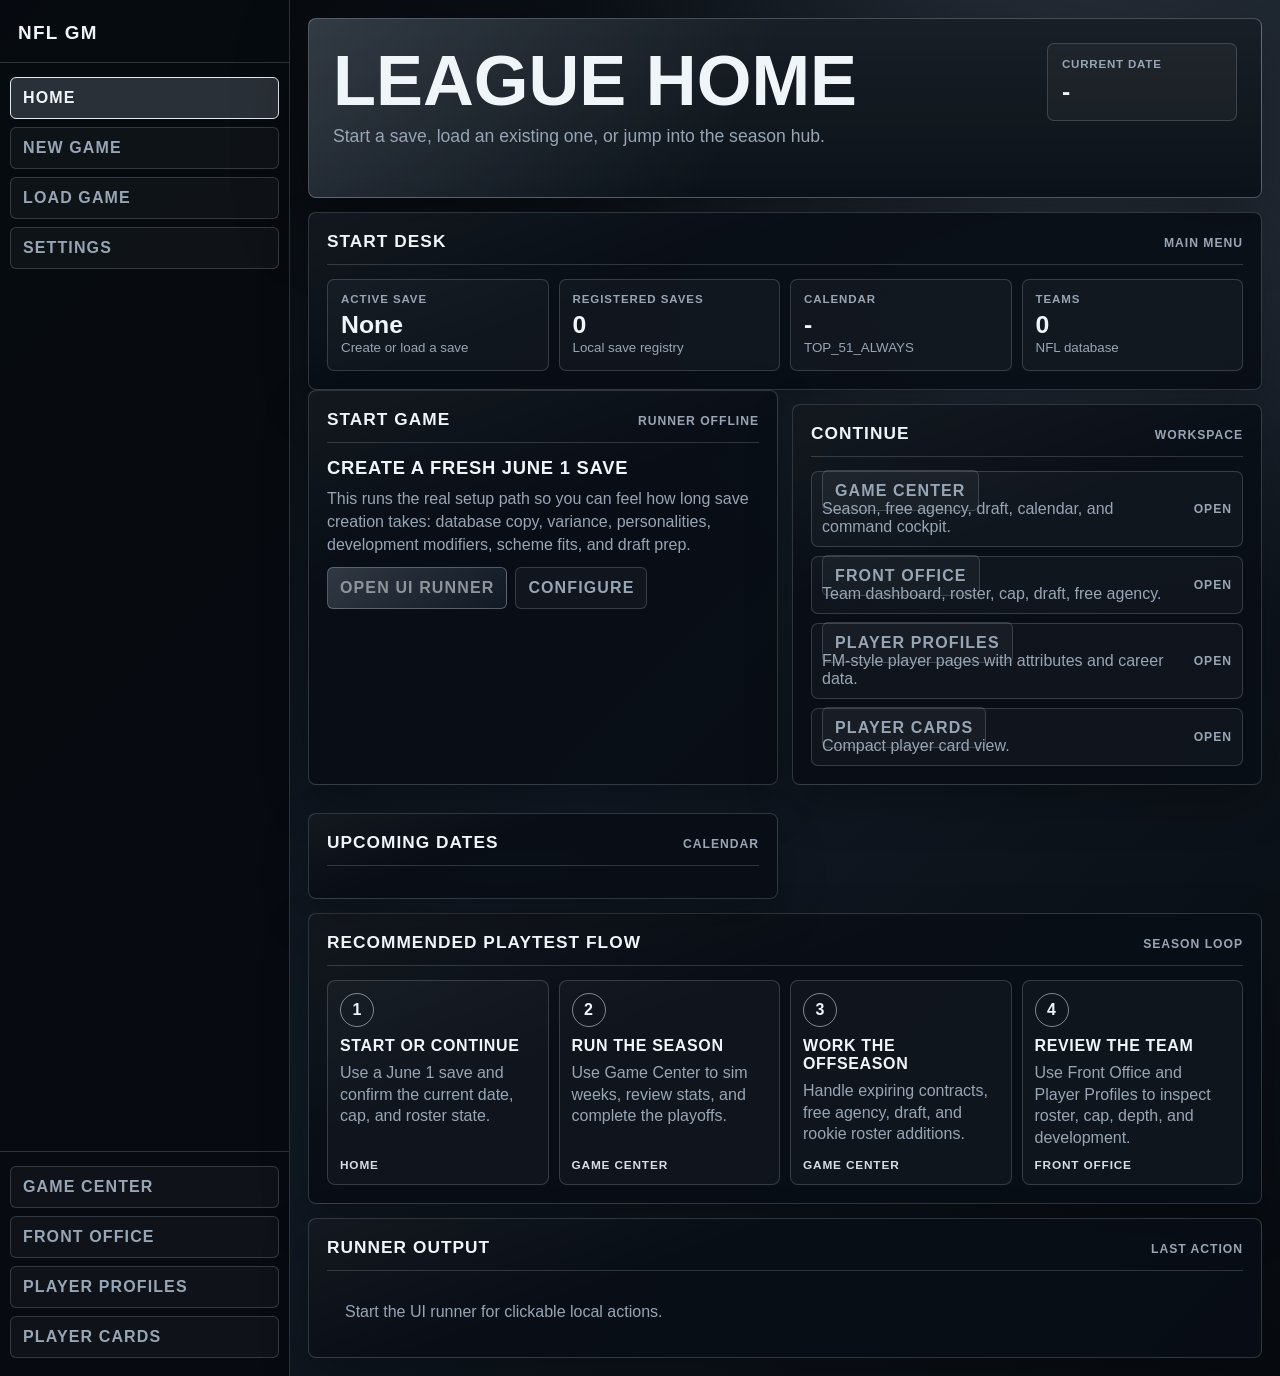
==== ui/app_shell/index.html @ b435e5b2 "Create clean playable checkpoint" ====
<!doctype html>
<html lang="en">
  <head>
    <meta charset="utf-8">
    <meta name="viewport" content="width=device-width, initial-scale=1">
    <title>NFL GM</title>
    <link rel="stylesheet" href="./styles.css">
  </head>
  <body>
    <div id="splash" class="splash">
      <div class="splash-mark">NFL GM</div>
      <div class="splash-line"></div>
      <p>Building front office workspace</p>
    </div>

    <main id="app" class="app-shell hidden">
      <aside class="main-menu">
        <div class="brand">
          <strong>NFL GM</strong>
          <span id="seasonText"></span>
        </div>
        <nav class="menu-buttons" aria-label="Main menu">
          <button type="button" data-view="home" class="active">Home</button>
          <button type="button" data-view="newGame">New Game</button>
          <button type="button" data-view="loadGame">Load Game</button>
          <button type="button" data-view="settings">Settings</button>
        </nav>
        <div class="quick-links">
          <a href="../game_center/index.html">Game Center</a>
          <a href="../front_office/index.html">Front Office</a>
          <a href="../player_profile/index.html">Player Profiles</a>
          <a href="../player_card/index.html">Player Cards</a>
        </div>
      </aside>

      <section class="screen">
        <header class="hero">
          <div>
            <p id="phaseText" class="eyebrow"></p>
            <h1 id="screenTitle">League Home</h1>
            <p id="screenSubhead" class="subhead"></p>
          </div>
          <div class="hero-card">
            <span>Current Date</span>
            <strong id="dateText"></strong>
          </div>
        </header>

        <section id="content" class="content"></section>
      </section>
    </main>

    <div id="runnerToast" class="runner-toast" hidden></div>

    <script src="./app-shell-data.js"></script>
    <script src="./app.js"></script>
  </body>
</html>
---- ui/app_shell/styles.css ----
:root {
  color-scheme: dark;
  --bg: #070b0f;
  --panel: #0d141c;
  --panel-2: #121b25;
  --line: rgba(222, 233, 246, 0.18);
  --line-strong: rgba(222, 233, 246, 0.28);
  --text: #f0f5fa;
  --muted: #97a5b5;
  --quiet: #687586;
  --team-primary: #75808f;
  --team-secondary: #d6dde6;
  --good: #1f9a63;
  --warn: #d68b31;
  --bad: #b23b3b;
  --shadow: 0 24px 70px rgba(0, 0, 0, 0.38);
  font-family: "Bahnschrift", "Arial Narrow", "Roboto Condensed", "Segoe UI", sans-serif;
}

* {
  box-sizing: border-box;
}

body {
  margin: 0;
  min-height: 100vh;
  background:
    radial-gradient(circle at 84% 10%, color-mix(in srgb, var(--team-primary) 28%, transparent), transparent 32rem),
    linear-gradient(135deg, #05080c 0%, #111923 52%, #070b10 100%);
  color: var(--text);
}

button,
input,
select {
  font: inherit;
}

button {
  color: inherit;
}

.hidden {
  display: none !important;
}

.splash {
  position: fixed;
  inset: 0;
  display: grid;
  place-content: center;
  gap: 18px;
  background:
    radial-gradient(circle at 50% 38%, rgba(255, 255, 255, 0.1), transparent 18rem),
    #05080c;
  z-index: 10;
  text-align: center;
}

.splash-mark {
  font-size: 5.8rem;
  line-height: 0.9;
  font-weight: 900;
  text-transform: uppercase;
  letter-spacing: 0;
}

.splash-line {
  width: 260px;
  height: 4px;
  border-radius: 999px;
  background: linear-gradient(90deg, #a93535, #c6b93f, #1f9a63);
  animation: loadPulse 1.05s ease-in-out infinite alternate;
}

.splash p {
  margin: 0;
  color: var(--muted);
  text-transform: uppercase;
  letter-spacing: 0.08em;
  font-weight: 900;
}

@keyframes loadPulse {
  from {
    opacity: 0.45;
    transform: scaleX(0.72);
  }
  to {
    opacity: 1;
    transform: scaleX(1);
  }
}

.app-shell {
  display: grid;
  grid-template-columns: 290px minmax(0, 1fr);
  min-height: 100vh;
}

.main-menu {
  min-height: 100vh;
  border-right: 1px solid var(--line);
  background: rgba(7, 11, 16, 0.94);
  display: flex;
  flex-direction: column;
}

.brand {
  display: flex;
  justify-content: space-between;
  align-items: baseline;
  gap: 12px;
  padding: 22px 18px 18px;
  border-bottom: 1px solid var(--line);
  text-transform: uppercase;
  letter-spacing: 0.08em;
}

.brand strong {
  font-size: 1.18rem;
}

.brand span {
  color: var(--muted);
  font-size: 0.78rem;
}

.menu-buttons {
  display: grid;
  gap: 8px;
  padding: 14px 10px;
}

.menu-buttons button,
.action,
.quick-links a,
.copy-button,
.primary-button {
  border: 1px solid var(--line);
  border-radius: 6px;
  background: rgba(255, 255, 255, 0.035);
  padding: 11px 12px;
  color: var(--muted);
  text-align: left;
  text-transform: uppercase;
  letter-spacing: 0.07em;
  font-weight: 900;
  cursor: pointer;
  text-decoration: none;
}

.menu-buttons button:hover,
.menu-buttons button.active,
.action:hover,
.quick-links a:hover,
.copy-button:hover,
.primary-button:hover {
  border-color: color-mix(in srgb, var(--team-secondary) 62%, white);
  color: var(--text);
  background: color-mix(in srgb, var(--team-primary) 22%, rgba(255, 255, 255, 0.06));
}

.primary-button {
  color: var(--text);
  background: linear-gradient(135deg, color-mix(in srgb, var(--team-primary) 62%, #0d141c), #172330);
  border-color: color-mix(in srgb, var(--team-secondary) 50%, var(--line));
  text-align: center;
}

button:disabled {
  cursor: progress;
  opacity: 0.58;
}

.quick-links {
  display: grid;
  gap: 8px;
  margin-top: auto;
  padding: 14px 10px 18px;
  border-top: 1px solid var(--line);
}

.screen {
  min-width: 0;
  padding: 18px;
}

.hero {
  display: flex;
  justify-content: space-between;
  align-items: flex-start;
  gap: 18px;
  min-height: 180px;
  border: 1px solid var(--line-strong);
  border-radius: 8px;
  padding: 24px;
  background:
    linear-gradient(115deg, color-mix(in srgb, var(--team-primary) 28%, transparent), transparent 46%),
    linear-gradient(180deg, rgba(255, 255, 255, 0.055), transparent),
    #0b1219;
  box-shadow: var(--shadow);
  overflow: hidden;
}

.eyebrow,
.panel-kicker,
.metric span,
.form-label,
.save-meta,
.event-date {
  color: var(--muted);
  font-weight: 900;
  text-transform: uppercase;
  letter-spacing: 0.08em;
}

h1,
h2,
h3,
p {
  margin: 0;
}

h1 {
  margin-top: 6px;
  font-size: 4.4rem;
  line-height: 0.9;
  text-transform: uppercase;
  letter-spacing: 0;
  overflow-wrap: anywhere;
}

.subhead {
  margin-top: 12px;
  max-width: 70ch;
  color: var(--muted);
  font-size: 1.1rem;
  line-height: 1.4;
}

.hero-card {
  min-width: 190px;
  border: 1px solid var(--line);
  border-radius: 7px;
  padding: 14px;
  background: rgba(255, 255, 255, 0.04);
}

.hero-card span {
  display: block;
  color: var(--muted);
  text-transform: uppercase;
  letter-spacing: 0.07em;
  font-weight: 900;
  font-size: 0.72rem;
}

.hero-card strong {
  display: block;
  margin-top: 8px;
  font-size: 1.55rem;
}

.content {
  margin-top: 14px;
}

.panel {
  border: 1px solid var(--line);
  border-radius: 8px;
  background:
    linear-gradient(160deg, rgba(255, 255, 255, 0.045), transparent 36%),
    rgba(9, 15, 22, 0.92);
  box-shadow: 0 18px 48px rgba(0, 0, 0, 0.24);
  padding: 18px;
}

.panel + .panel,
.grid + .panel {
  margin-top: 14px;
}

.panel-header {
  display: flex;
  align-items: baseline;
  justify-content: space-between;
  gap: 14px;
  margin-bottom: 14px;
  padding-bottom: 12px;
  border-bottom: 1px solid var(--line);
}

.panel-header h2,
.panel-header h3 {
  font-size: 1.08rem;
  text-transform: uppercase;
  letter-spacing: 0.06em;
}

.panel-kicker {
  font-size: 0.76rem;
}

.grid {
  display: grid;
  grid-template-columns: repeat(2, minmax(0, 1fr));
  gap: 14px;
}

.metric-grid {
  display: grid;
  grid-template-columns: repeat(4, minmax(0, 1fr));
  gap: 10px;
}

.metric {
  min-height: 92px;
  border: 1px solid var(--line);
  border-radius: 7px;
  padding: 13px;
  background: rgba(255, 255, 255, 0.035);
}

.metric span {
  display: block;
  margin-bottom: 8px;
  font-size: 0.72rem;
}

.metric strong {
  display: block;
  font-size: 1.55rem;
  line-height: 1;
}

.metric small,
.muted,
.command-note {
  color: var(--muted);
}

.start-copy {
  display: grid;
  gap: 8px;
}

.start-copy strong {
  font-size: 1.15rem;
  text-transform: uppercase;
  letter-spacing: 0.04em;
}

.start-copy p {
  line-height: 1.45;
}

.list-stack {
  display: grid;
  gap: 9px;
}

.event-row,
.save-row,
.team-choice,
.setting-row {
  display: grid;
  gap: 9px;
  border: 1px solid var(--line);
  border-radius: 7px;
  padding: 10px;
  background: rgba(255, 255, 255, 0.03);
}

.event-row,
.save-row {
  grid-template-columns: minmax(0, 1fr) auto;
  align-items: center;
}

.event-row strong,
.save-row strong,
.team-choice strong {
  display: block;
}

.event-date,
.save-meta {
  font-size: 0.76rem;
}

.flow-grid {
  display: grid;
  grid-template-columns: repeat(4, minmax(0, 1fr));
  gap: 10px;
}

.flow-step {
  min-height: 142px;
  border: 1px solid var(--line);
  border-radius: 8px;
  padding: 12px;
  background: rgba(255, 255, 255, 0.03);
  display: grid;
  grid-template-rows: auto minmax(0, 1fr) auto;
  gap: 10px;
}

.flow-number {
  width: 34px;
  height: 34px;
  border: 1px solid color-mix(in srgb, var(--team-secondary) 46%, var(--line));
  border-radius: 999px;
  display: grid;
  place-items: center;
  color: var(--text);
  font-weight: 900;
}

.flow-step strong {
  display: block;
  text-transform: uppercase;
  letter-spacing: 0.04em;
}

.flow-step p {
  margin-top: 7px;
  line-height: 1.35;
}

.flow-step em {
  color: var(--team-secondary);
  font-style: normal;
  font-weight: 900;
  text-transform: uppercase;
  letter-spacing: 0.07em;
  font-size: 0.74rem;
}

.mini-button {
  padding: 8px 9px;
  font-size: 0.68rem;
}

.form-grid {
  display: grid;
  grid-template-columns: minmax(260px, 0.8fr) minmax(0, 1.2fr);
  gap: 14px;
}

.form-stack {
  display: grid;
  gap: 11px;
}

.form-label {
  display: grid;
  gap: 6px;
  font-size: 0.76rem;
}

.form-label input,
.form-label select {
  width: 100%;
  border: 1px solid var(--line);
  border-radius: 6px;
  background: #0c141d;
  color: var(--text);
  padding: 10px 11px;
  outline: none;
}

.form-label input:focus,
.form-label select:focus {
  border-color: color-mix(in srgb, var(--team-secondary) 62%, white);
}

.team-grid {
  display: grid;
  grid-template-columns: repeat(auto-fit, minmax(190px, 1fr));
  gap: 10px;
  max-height: 528px;
  overflow: auto;
}

.team-choice {
  grid-template-columns: 42px minmax(0, 1fr);
  align-items: center;
  cursor: pointer;
}

.team-choice.active {
  border-color: color-mix(in srgb, var(--team-secondary) 70%, white);
  background: color-mix(in srgb, var(--team-primary) 22%, rgba(255, 255, 255, 0.04));
}

.team-choice img {
  width: 38px;
  height: 38px;
  object-fit: contain;
}

.command-box {
  margin-top: 14px;
  border: 1px solid var(--line);
  border-radius: 7px;
  padding: 12px;
  background: #080f16;
}

.command-box code {
  display: block;
  overflow-wrap: anywhere;
  color: #d7e7f7;
  line-height: 1.45;
}

.command-actions {
  display: flex;
  flex-wrap: wrap;
  gap: 8px;
  margin-top: 10px;
}

.runner-summary {
  display: grid;
  grid-template-columns: repeat(3, minmax(0, 1fr));
  gap: 10px;
  margin-bottom: 12px;
}

.runner-output {
  min-height: 170px;
  max-height: 420px;
  overflow: auto;
  margin: 0;
  border: 1px solid var(--line);
  border-radius: 7px;
  padding: 12px;
  background: #050a0f;
  color: #d8e6f4;
  white-space: pre-wrap;
  line-height: 1.4;
}

.runner-toast {
  position: fixed;
  right: 18px;
  bottom: 18px;
  z-index: 20;
  max-width: min(420px, calc(100vw - 36px));
  border: 1px solid var(--line-strong);
  border-radius: 7px;
  padding: 12px 14px;
  background: #0c141d;
  color: var(--text);
  box-shadow: var(--shadow);
}

.empty-state {
  padding: 18px;
  color: var(--muted);
}

@media (max-width: 1040px) {
  .app-shell {
    grid-template-columns: 1fr;
  }

  .main-menu {
    min-height: auto;
    border-right: 0;
    border-bottom: 1px solid var(--line);
  }

  .menu-buttons,
  .quick-links {
    grid-template-columns: repeat(auto-fit, minmax(160px, 1fr));
  }

  .grid,
  .flow-grid,
  .form-grid {
    grid-template-columns: 1fr;
  }
}

@media (max-width: 720px) {
  .screen {
    padding: 10px;
  }

  .hero {
    display: grid;
    padding: 18px;
  }

  h1 {
    font-size: 2.9rem;
  }

  .metric-grid {
    grid-template-columns: 1fr;
  }

  .runner-summary {
    grid-template-columns: 1fr;
  }

  .event-row,
  .save-row {
    grid-template-columns: 1fr;
  }
}
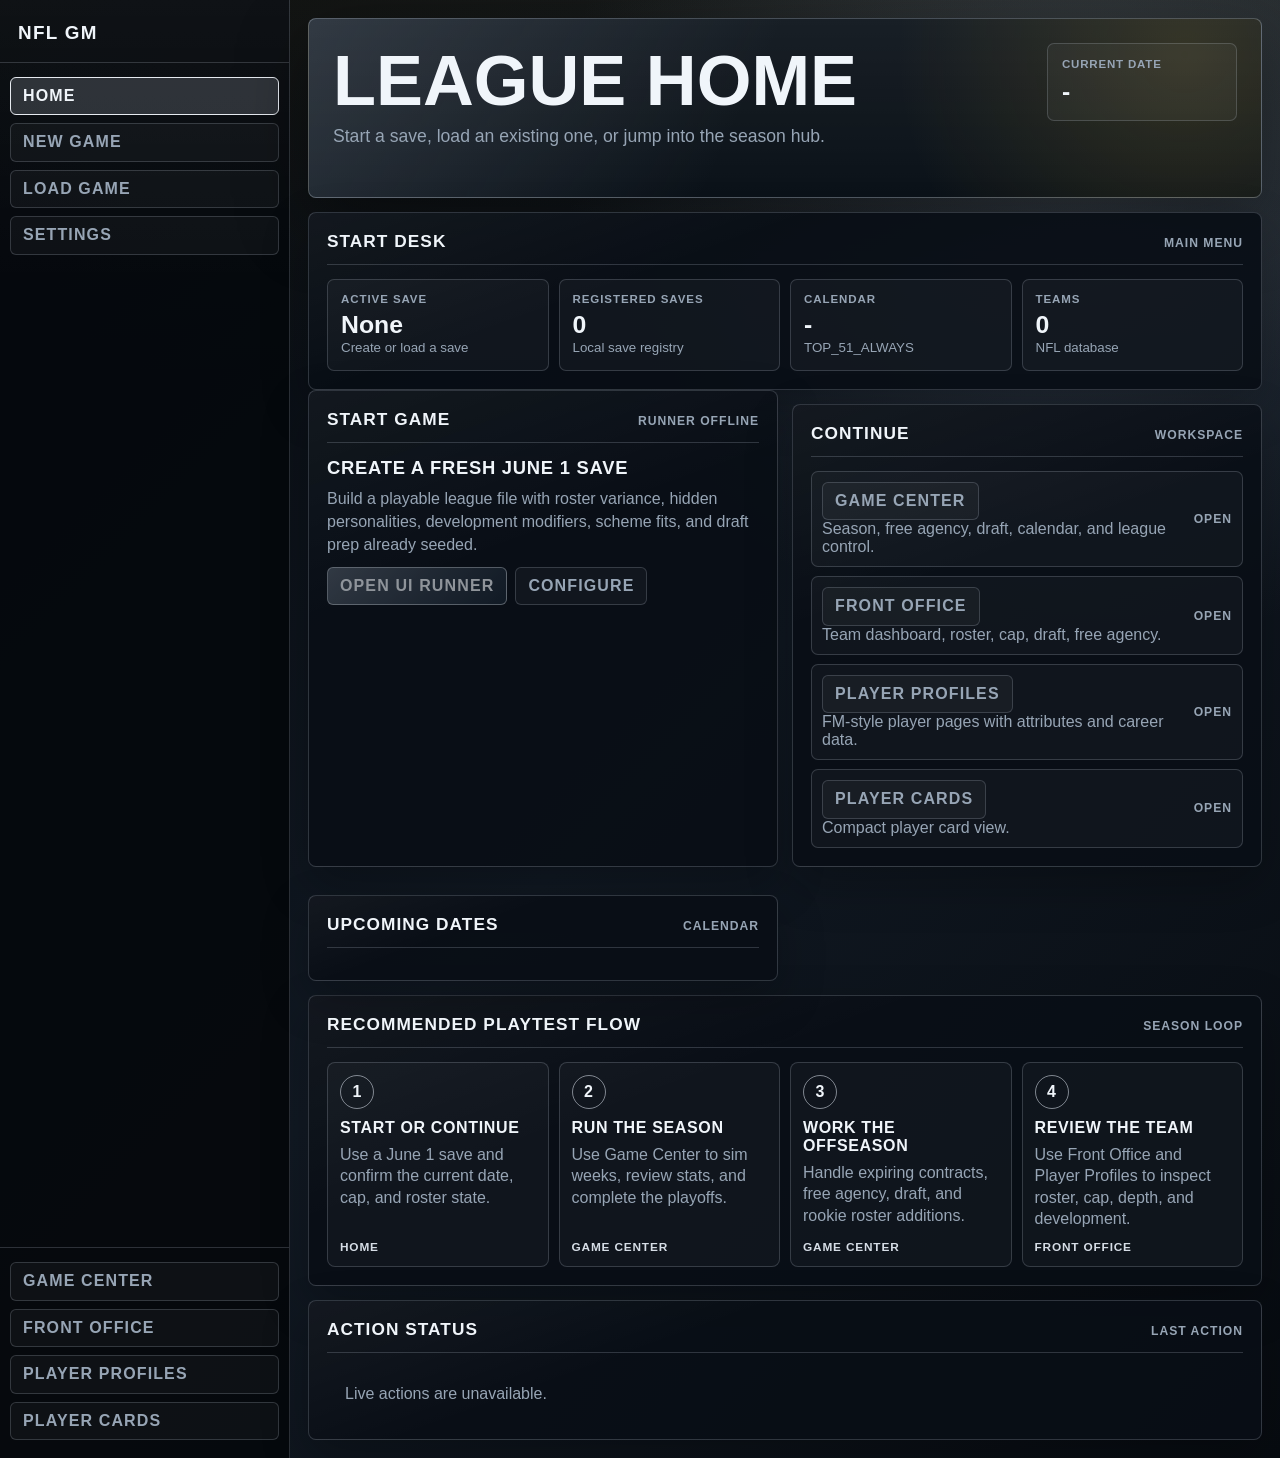
==== commit 50d461f6: "Polish offseason flow and UI systems" ====
--- a/ui/app_shell/index.html
+++ b/ui/app_shell/index.html
@@ -4,7 +4,7 @@
     <meta charset="utf-8">
     <meta name="viewport" content="width=device-width, initial-scale=1">
     <title>NFL GM</title>
-    <link rel="stylesheet" href="./styles.css">
+    <link rel="stylesheet" href="./styles.css?v=20260512-menu-alignment">
   </head>
   <body>
     <div id="splash" class="splash">
--- a/ui/app_shell/styles.css
+++ b/ui/app_shell/styles.css
@@ -1,8 +1,8 @@
 :root {
   color-scheme: dark;
-  --bg: #070b0f;
-  --panel: #0d141c;
-  --panel-2: #121b25;
+  --bg: #06090d;
+  --panel: #0b1219;
+  --panel-2: #111923;
   --line: rgba(222, 233, 246, 0.18);
   --line-strong: rgba(222, 233, 246, 0.28);
   --text: #f0f5fa;
@@ -25,7 +25,8 @@
   margin: 0;
   min-height: 100vh;
   background:
-    radial-gradient(circle at 84% 10%, color-mix(in srgb, var(--team-primary) 28%, transparent), transparent 32rem),
+    linear-gradient(180deg, rgba(212, 175, 55, 0.055), transparent 24rem),
+    radial-gradient(circle at 84% 10%, color-mix(in srgb, var(--team-primary) 30%, transparent), transparent 32rem),
     linear-gradient(135deg, #05080c 0%, #111923 52%, #070b10 100%);
   color: var(--text);
 }
@@ -101,7 +102,9 @@
 .main-menu {
   min-height: 100vh;
   border-right: 1px solid var(--line);
-  background: rgba(7, 11, 16, 0.94);
+  background:
+    linear-gradient(180deg, rgba(255, 255, 255, 0.035), transparent 18rem),
+    rgba(6, 9, 13, 0.97);
   display: flex;
   flex-direction: column;
 }
@@ -137,17 +140,24 @@
 .quick-links a,
 .copy-button,
 .primary-button {
+  display: inline-flex;
+  align-items: center;
+  justify-content: flex-start;
+  min-height: 38px;
   border: 1px solid var(--line);
   border-radius: 6px;
   background: rgba(255, 255, 255, 0.035);
-  padding: 11px 12px;
+  padding: 9px 12px;
   color: var(--muted);
   text-align: left;
   text-transform: uppercase;
   letter-spacing: 0.07em;
   font-weight: 900;
+  line-height: 1.15;
   cursor: pointer;
   text-decoration: none;
+  white-space: normal;
+  overflow-wrap: anywhere;
 }
 
 .menu-buttons button:hover,
@@ -162,10 +172,22 @@
 }
 
 .primary-button {
+  justify-content: center;
   color: var(--text);
   background: linear-gradient(135deg, color-mix(in srgb, var(--team-primary) 62%, #0d141c), #172330);
   border-color: color-mix(in srgb, var(--team-secondary) 50%, var(--line));
   text-align: center;
+}
+
+.danger-button {
+  border-color: rgba(220, 85, 85, 0.42);
+  color: #f0b8b8;
+}
+
+.danger-button:hover {
+  border-color: rgba(255, 120, 120, 0.78);
+  background: rgba(180, 45, 45, 0.18);
+  color: #fff3f3;
 }
 
 button:disabled {
@@ -197,6 +219,7 @@
   padding: 24px;
   background:
     linear-gradient(115deg, color-mix(in srgb, var(--team-primary) 28%, transparent), transparent 46%),
+    radial-gradient(circle at 92% 20%, rgba(212, 175, 55, 0.16), transparent 18rem),
     linear-gradient(180deg, rgba(255, 255, 255, 0.055), transparent),
     #0b1219;
   box-shadow: var(--shadow);
@@ -378,6 +401,18 @@
   align-items: center;
 }
 
+.save-actions {
+  display: grid;
+  grid-template-columns: repeat(2, minmax(88px, auto));
+  justify-content: flex-end;
+  gap: 8px;
+}
+
+.save-actions .copy-button {
+  justify-content: center;
+  text-align: center;
+}
+
 .event-row strong,
 .save-row strong,
 .team-choice strong {
@@ -438,7 +473,8 @@
 }
 
 .mini-button {
-  padding: 8px 9px;
+  min-height: 32px;
+  padding: 7px 9px;
   font-size: 0.68rem;
 }
 
@@ -541,6 +577,75 @@
   color: #d8e6f4;
   white-space: pre-wrap;
   line-height: 1.4;
+}
+
+.action-status-card {
+  display: grid;
+  grid-template-columns: auto minmax(0, 1fr);
+  gap: 12px;
+  align-items: center;
+  border: 1px solid var(--line);
+  border-radius: 8px;
+  padding: 13px 14px;
+  background:
+    linear-gradient(90deg, rgba(255, 255, 255, 0.055), transparent 64%),
+    rgba(255, 255, 255, 0.032);
+}
+
+.action-status-card strong {
+  display: block;
+  color: var(--text);
+  font-size: 0.98rem;
+  text-transform: uppercase;
+  letter-spacing: 0.04em;
+}
+
+.action-status-card p {
+  margin-top: 4px;
+  white-space: pre-wrap;
+  line-height: 1.35;
+}
+
+.action-status-card.good {
+  border-color: color-mix(in srgb, var(--good) 48%, var(--line));
+}
+
+.action-status-card.bad {
+  border-color: color-mix(in srgb, var(--bad) 56%, var(--line));
+}
+
+.status-dot {
+  width: 16px;
+  height: 16px;
+  border-radius: 50%;
+  background: #d4af37;
+  box-shadow: 0 0 0 5px rgba(212, 175, 55, 0.10);
+}
+
+.action-status-card.good .status-dot {
+  background: var(--good);
+  box-shadow: 0 0 0 5px rgba(31, 154, 99, 0.12);
+}
+
+.action-status-card.bad .status-dot {
+  background: var(--bad);
+  box-shadow: 0 0 0 5px rgba(178, 59, 59, 0.13);
+}
+
+.spinner {
+  width: 22px;
+  height: 22px;
+  flex: 0 0 auto;
+  border: 3px solid rgba(222, 233, 246, 0.18);
+  border-top-color: #d4af37;
+  border-radius: 50%;
+  animation: spin 0.8s linear infinite;
+}
+
+@keyframes spin {
+  to {
+    transform: rotate(360deg);
+  }
 }
 
 .runner-toast {
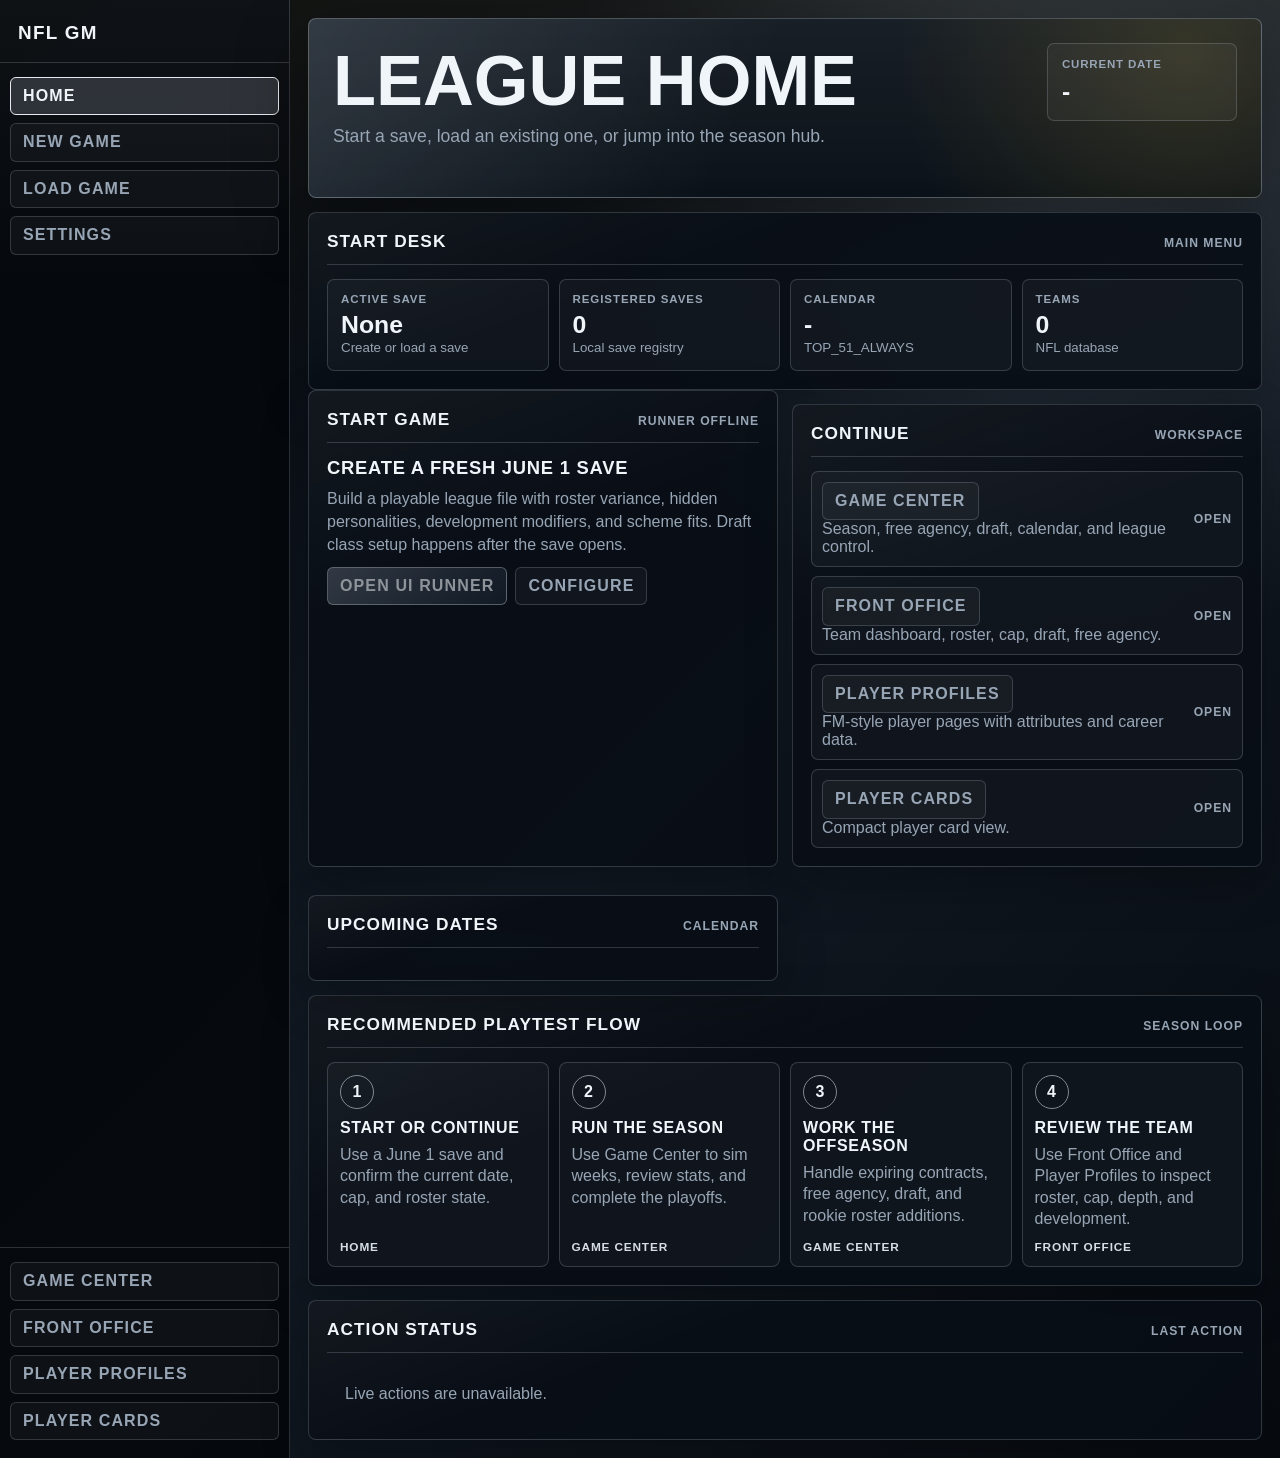
==== commit 1146ae98: "Improve offseason and draft simulation systems" ====
--- a/ui/app_shell/index.html
+++ b/ui/app_shell/index.html
@@ -53,6 +53,6 @@
     <div id="runnerToast" class="runner-toast" hidden></div>
 
     <script src="./app-shell-data.js"></script>
-    <script src="./app.js"></script>
+    <script src="./app.js?v=20260520-observe-mode"></script>
   </body>
 </html>
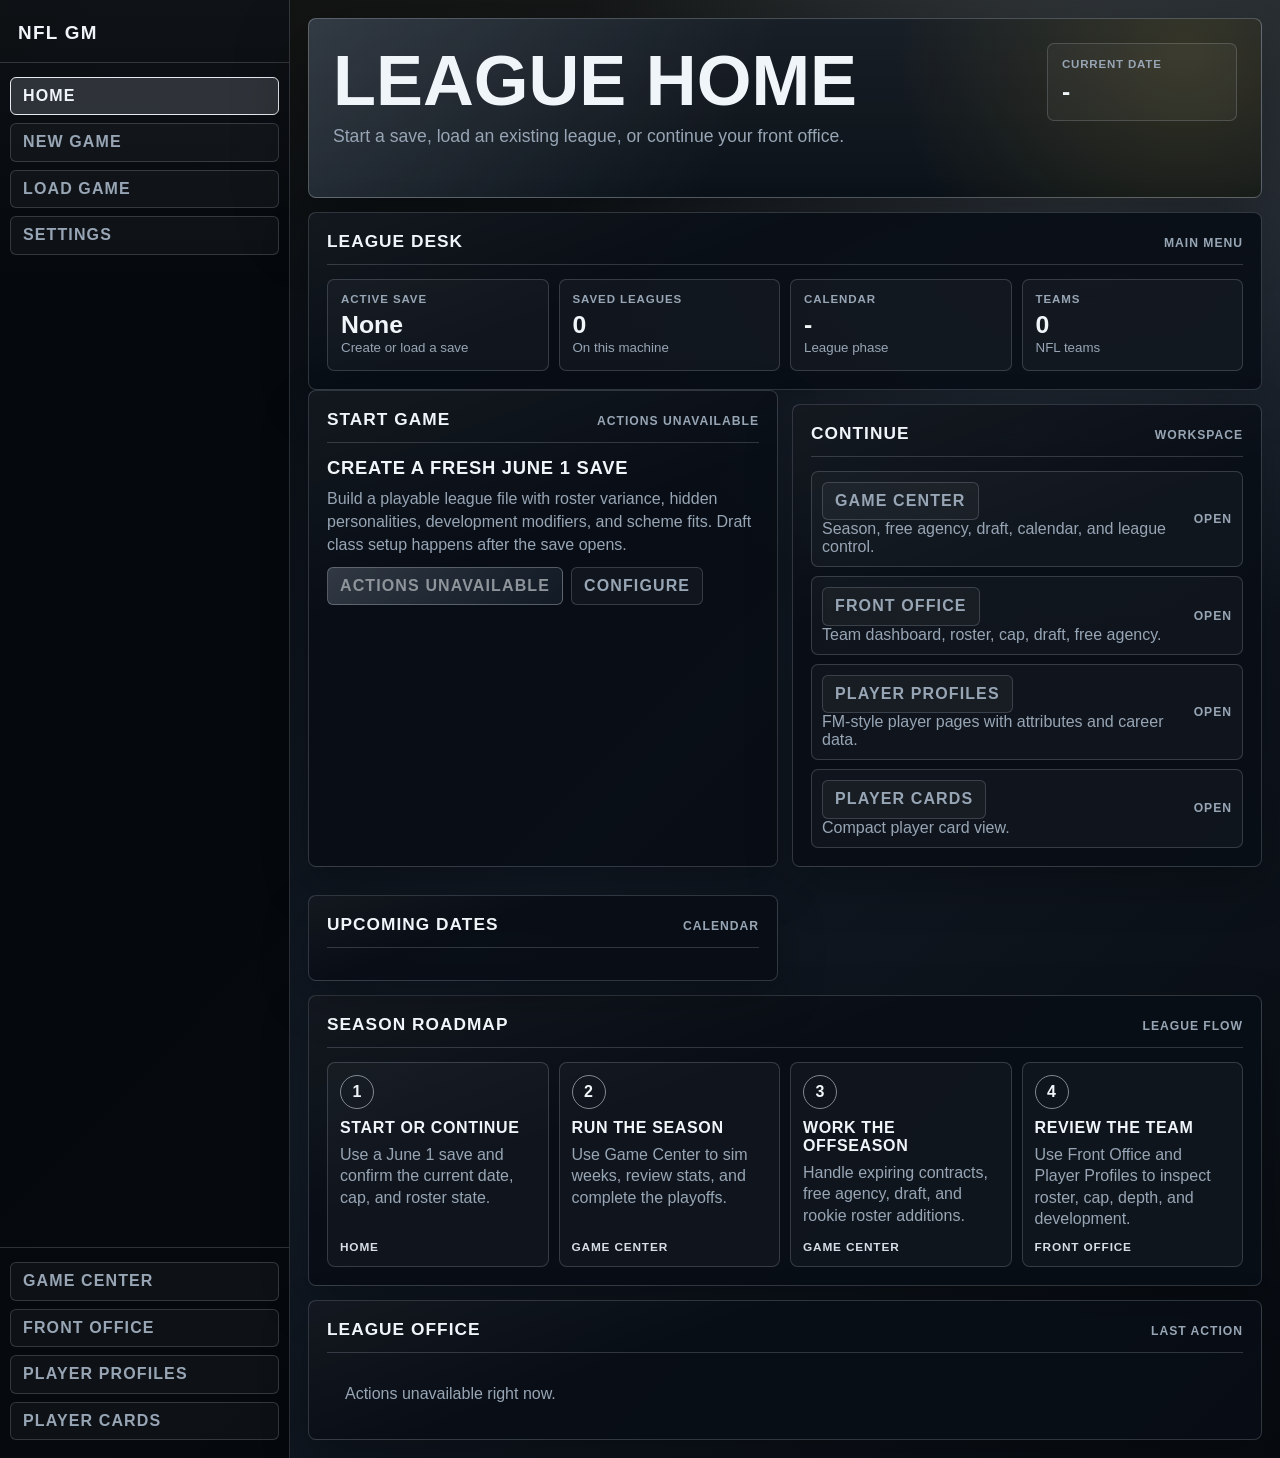
==== commit 9934d16d: "Polish offseason systems and game center UX" ====
--- a/ui/app_shell/index.html
+++ b/ui/app_shell/index.html
@@ -4,13 +4,13 @@
     <meta charset="utf-8">
     <meta name="viewport" content="width=device-width, initial-scale=1">
     <title>NFL GM</title>
-    <link rel="stylesheet" href="./styles.css?v=20260512-menu-alignment">
+    <link rel="stylesheet" href="./styles.css?v=20260531-final-copy">
   </head>
   <body>
     <div id="splash" class="splash">
       <div class="splash-mark">NFL GM</div>
       <div class="splash-line"></div>
-      <p>Building front office workspace</p>
+      <p>Opening league office</p>
     </div>
 
     <main id="app" class="app-shell hidden">
@@ -52,7 +52,7 @@
 
     <div id="runnerToast" class="runner-toast" hidden></div>
 
-    <script src="./app-shell-data.js"></script>
-    <script src="./app.js?v=20260520-observe-mode"></script>
+    <script src="./app-shell-data.js?v=20260531-final-copy"></script>
+    <script src="./app.js?v=20260531-final-copy"></script>
   </body>
 </html>
